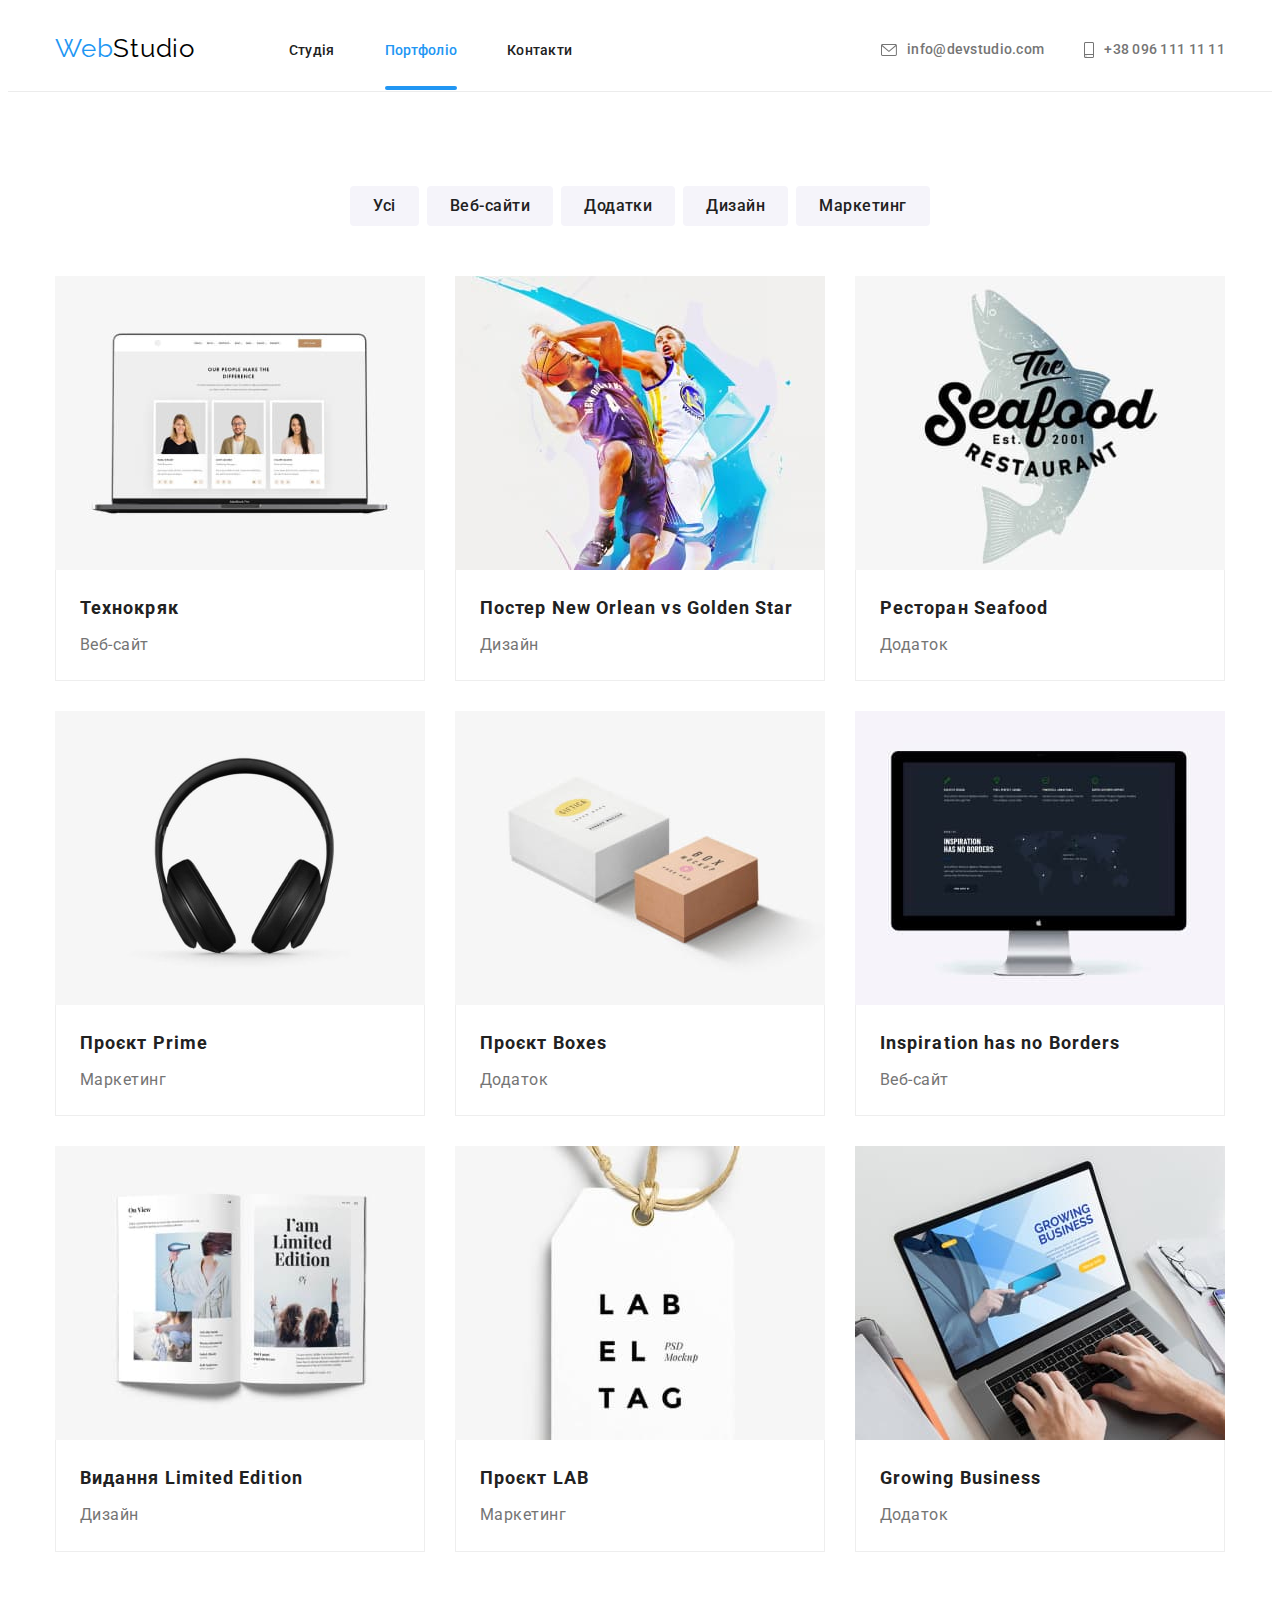
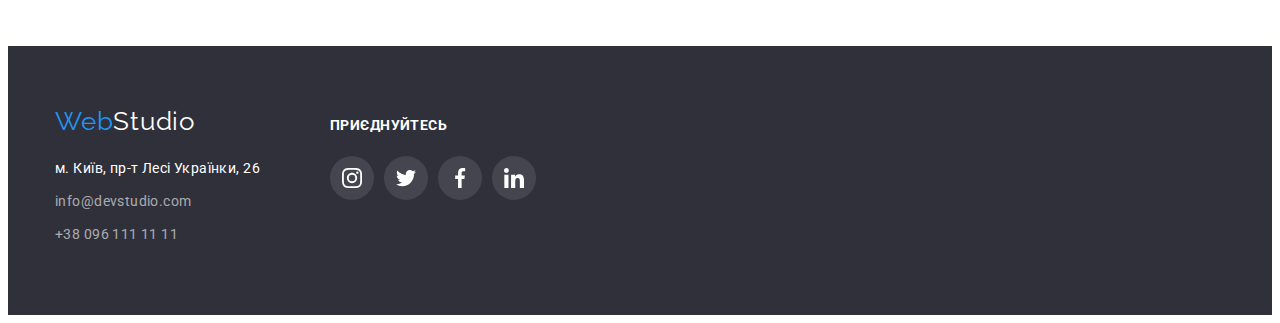
==== portfolio.html @ b307451d "cloning files" ====
<!DOCTYPE html>
<html lang="uk">

<head>
    <meta charset="UTF-8">
    <meta http-equiv="X-UA-Compatible" content="IE=edge">
    <meta name="viewport" content="width=device-width, initial-scale=1.0">
    <title>WebStudio</title>
    <link rel="preconnect" href="https://fonts.googleapis.com"/>
    <link rel="preconnect" href="https://fonts.gstatic.com" crossorigin/>
    <link
        href="https://fonts.googleapis.com/css2?family=Raleway:wght@700&family=Roboto:wght@400;500;700;900&display=swap"
        rel="stylesheet"/>
    <link rel="stylesheet" href="https://cdnjs.cloudflare.com/ajax/libs/modern-normalize/1.1.0/modern-normalize.min.css" 
        integrity="sha512-wpPYUAdjBVSE4KJnH1VR1HeZfpl1ub8YT/NKx4PuQ5NmX2tKuGu6U/JRp5y+Y8XG2tV+wKQpNHVUX03MfMFn9Q=="
        crossorigin="anonymous" referrerpolicy="no-referrer"/>
    <link rel="stylesheet" href="./styles/styles.css"/>
</head>

<body>
    <header>
        <div class="container">
            <div class="header-container">
                <a class=" header link-logo" href="./index.html"><span class="logo">Web</span><span
                        class="logo-studio">Studio</span></a>
                <ul class="site-nav">
                    <li><a class="link" href="./index.html">Студія</a></li>
                    <li><a class="link current" href="./portfolio.html">Портфоліо</a></li>
                    <li><a class="link" href="#">Контакти</a></li>
                </ul>
                <ul class="contacts">
                    <li class="contacts-item"><a class="link email" href="meilto:info@devstudio.com">
                            <span class="contacts-list">
                                <svg class="contacts-icon" width="16" height="12">
                                    <use href="./img/icon.svg#icon-envelope"></use>
                                </svg>info@devstudio.com
                            </span></a></li>
                    <li class="contacts-item"><a class="link tel" href="tel:+380961111111">
                            <span class="contacts-list">
                                <svg class="contacts-icon" width="10" height="16">
                                    <use href="./img/icon.svg#icon-smartphone"></use>
                                </svg>+38 096 111 11 11
                            </span></a></li>
                </ul>
            </div>
        </div>
    </header>

    <main>
        <section class="section">
            <h1 class="visually-hidden">Портфоліо</h1>
            <div class="container">
                <ul class="filters">
                    <li><button class="filter-button" type="button">Усі</button></li>
                    <li><button class="filter-button" type="button">Веб-сайти</button></li>
                    <li><button class="filter-button" type="button">Додатки</button></li>
                    <li><button class="filter-button" type="button">Дизайн</button></li>
                    <li><button class="filter-button" type="button">Маркетинг</button></li>
                </ul>
                <ul class="project-list">
                    <li class="project">
                        <a href="#" class="project-link">
                            <div class="project-card">
                                <img src=" ./img/img11.jpg" alt="Відкритий ноутбук" height="294" width="370">
                                <div class="project-description">
                                    <p class="text-description">
                                        Ресурс пропонує комплексні пропозиції з різним рівнем функціоналу та сервісів. Все це дозволяє відвідувачу
                                        отримати вичерпні відомості про компанію чи приватну особу.
                                    </p>
                                </div>
                            </div>
                            <div class="project-container">
                                <h2 class="project-title">Технокряк</h2>
                                <p class="project-text">Веб-сайт</p>
                            </div>
                        </a>                            
                    </li>
                    <li class="project">
                        <a href="#" class="project-link">
                            <div class="project-card">
                                <img src=" ./img/img22.jpg" alt="Баскетбол" height="294" width="370">
                                <div class="project-description">
                                    <p class="text-description">
                                        Ресурс пропонує комплексні пропозиції з різним рівнем функціоналу та сервісів. Все це дозволяє відвідувачу
                                        отримати вичерпні відомості про компанію чи приватну особу.
                                    </p>
                                </div>
                            </div>    
                            <div class="project-container">
                                <h2 class="project-title">Постер New Orlean vs Golden Star</h2>
                                <p class="project-text">Дизайн</p>
                            </div>
                        </a>
                    </li>
                    <li class="project">
                        <a href="#" class="project-link">
                            <div class="project-card">
                                <img src=" ./img/img33.jpg" alt="Логотип ресторана" height="294" width="370">
                                <div class="project-description">
                                    <p class="text-description">
                                        Ресурс пропонує комплексні пропозиції з різним рівнем функціоналу та сервісів. Все це дозволяє відвідувачу
                                        отримати вичерпні відомості про компанію чи приватну особу.
                                    </p>
                                </div>
                            </div>
                        <div class="project-container">
                            <h2 class="project-title">Ресторан Seafood</h2>
                            <p class="project-text">Додаток</p>
                        </div></a>
                    </li>
                    <li class="project">
                        <a href="#" class="project-link">
                            <div class="project-card">
                                <img src=" ./img/img44.jpg" alt="Навушники" height="294" width="370">
                                <div class="project-description">
                                    <p class="text-description">
                                        Ресурс пропонує комплексні пропозиції з різним рівнем функціоналу та сервісів. Все це дозволяє відвідувачу
                                        отримати вичерпні відомості про компанію чи приватну особу.
                                    </p>
                                </div>
                            </div>
                        <div class="project-container">
                            <h2 class="project-title">Проєкт Prime</h2>
                            <p class="project-text">Маркетинг</p>
                        </div></a>
                    </li>
                    <li class="project">
                        <a href="#" class="project-link">
                            <div class="project-card">
                                <img src=" ./img/img55.jpg" alt="Подарункові коробочки" height="294" width="370">
                                <div class="project-description">
                                    <p class="text-description">
                                        Ресурс пропонує комплексні пропозиції з різним рівнем функціоналу та сервісів. Все це дозволяє відвідувачу
                                        отримати вичерпні відомості про компанію чи приватну особу.
                                    </p>
                                </div>
                            </div>
                        <div class="project-container">
                            <h2 class="project-title">Проєкт Boxes</h2>
                            <p class="project-text">Додаток</p>
                        </div></a>
                    </li>
                    <li class="project">
                        <a href="#" class="project-link">
                            <div class="project-card">
                                <img src="./img/img66.jpg" alt="Монітор" height="294" width="370">
                                <div class="project-description">
                                    <p class="text-description">
                                        Ресурс пропонує комплексні пропозиції з різним рівнем функціоналу та сервісів. Все це дозволяє відвідувачу
                                        отримати вичерпні відомості про компанію чи приватну особу.
                                    </p>
                                </div>
                            </div>
                        <div class="project-container">
                            <h2 class="project-title">Inspiration has no Borders</h2>
                            <p class="project-text">Веб-сайт</p>
                        </div></a>
                    </li>
                    <li class="project">
                        <a href="#" class="project-link">
                            <div class="project-card">
                                <img src="./img/img77.jpg" alt="Розкритий журнал" height="294" width="370">
                                <div class="project-description">
                                    <p class="text-description">
                                        Ресурс пропонує комплексні пропозиції з різним рівнем функціоналу та сервісів. Все це дозволяє відвідувачу
                                        отримати вичерпні відомості про компанію чи приватну особу.
                                    </p>
                                </div>
                            </div>
                        <div class="project-container">
                            <h2 class="project-title">Видання Limited Edition</h2>
                            <p class="project-text">Дизайн</p>
                        </div></a>
                    </li>
                    <li class="project">
                        <a href="#" class="project-link">
                            <div class="project-card">
                                <img src="./img/img88.jpg" alt="Дизайн етикетки" height="294" width="370">
                                <div class="project-description">
                                    <p class="text-description">
                                        Ресурс пропонує комплексні пропозиції з різним рівнем функціоналу та сервісів. Все це дозволяє відвідувачу
                                        отримати вичерпні відомості про компанію чи приватну особу.
                                    </p>
                                </div>
                            </div>
                        <div class="project-container">
                            <h2 class="project-title">Проєкт LAB</h2>
                            <p class="project-text">Маркетинг</p>
                        </div></a>
                    </li>
                    <li class="project">
                        <a href="#" class="project-link">
                            <div class="project-card">
                                <img src="./img/img99.jpg" alt="Робота за ноутбуком" height="294" width="370">
                                <div class="project-description">
                                    <p class="text-description">
                                        Ресурс пропонує комплексні пропозиції з різним рівнем функціоналу та сервісів. Все це дозволяє відвідувачу
                                        отримати вичерпні відомості про компанію чи приватну особу.
                                    </p>
                                </div>
                            </div>
                        <div class="project-container">
                            <h2 class="project-title">Growing Business</h2>
                            <p class="project-text">Додаток</p>
                        </div></a>
                    </li>
                </ul>
            </div>
        </section>
    </main>

    <footer>
        <div class="container">
            <div class="footer-container">
                <div class="address-container">
                    <a class="link-logo" href="./index.html"><span class="logo">Web</span><span
                            class="logo-studio">Studio</span></a>
                    <address class="address">
                        <ul class="address-items">
                            <li class="footer-items">
                                <a class="link address"
                                    href="https://www.google.com/maps/place/бульвар+Лесі+Українки,+26,+Київ,+02000/@50.4265807,30.5361971,17z/data=!3m1!4b1!4m5!3m4!1s0x40d4cf0e033ecbe9:0x57a4dffefec77da0!8m2!3d50.4265807!4d30.5383858">
                                    <span class="link address-item">
                                        м. Київ, пр-т Лесі Українки, 26
                                    </span></a>
                            </li>
                            <li class="footer-items">
                                <a class="link email" href="meilto:info@devstudio.com"><span
                                        class="link item">info@devstudio.com</span></a>
                            </li>
                            <li class="footer-items">
                                <a class="link tel" href="tel:+380961111111"><span class="link item">+38 096 111 11
                                        11</span></a>
                            </li>
                        </ul>
                    </address>
                </div>
                <div class="connect-container">
                    <h4 class="connect-title">Приєднуйтесь</h4>
                    <ul class="connect-list">
                        <li class="connect-item"><a href="" class="connect-link">
                                <svg class="connect-icon" width="20" height="20">
                                    <use href="./img/icon.svg#icon-instagram"></use>
                                </svg>
                            </a></li>
                        <li class="connect-item"><a href="" class="connect-link">
                                <svg class="connect-icon" width="20" height="20">
                                    <use href="./img/icon.svg#icon-twitter"></use>
                                </svg>
                            </a></li>
                        <li class="connect-item"><a href="" class="connect-link">
                                <svg class="connect-icon" width="20" height="20">
                                    <use href="./img/icon.svg#icon-facebook"></use>
                                </svg>
                            </a></li>
                        <li class="connect-item"><a href="" class="connect-link">
                                <svg class="connect-icon" width="20" height="20">
                                    <use href="./img/icon.svg#icon-linkedin"></use>
                                </svg>
                            </a></li>
                    </ul>
                </div>
            </div>
        </div>
    </footer>
</body>

</html>
---- styles/styles.css ----
html {
    box-sizing: border-box;
}
*,
* ::before,
* ::after {
    box-sizing: inherit;
}
:root {
    --primary-text-color: #757575;
    --title-text-color: #212121;
    --accent-color: #2196f3;
    --primary-white-color: #ffffff;
    --primary-black-color: #2f303a;
}
header {
    border-bottom: 1px solid #ececec;
}

body {
    background-color: var(--primary-white-color);
    color: var(--primary-text-color);

    font-family: Roboto, sans-serif;
}
.section {
    padding-top: 94px;
    padding-bottom: 94px;
}
h2,
h3,
h4, 
p {
    margin-top: 0;
    margin-bottom: 0;
}
ul {
    list-style: none;
    margin-top: 0;
    margin-bottom: 0;
}

.title {
    color: var(--title-text-color);
    font-weight: 700;
    font-size: 36px;
    line-height: 1.17;
    letter-spacing: 0.03em;
    text-align: center;
    margin-bottom: 50px;
}
.container {
    margin-right: auto;
    margin-left: auto;
    width: 1200px;
    padding-right: 15px;
    padding-left: 15px;
}

/* logo */

.logo {
    color: var(--accent-color);
    font-family: Raleway;
    text-decoration: none;
    font-size: 26px;
    line-height: 1.2;
    letter-spacing: 0.03em;
}
.logo-studio {
    color: #000000;
    font-family: Raleway;
    text-decoration: none;
    font-size: 26px;
    line-height: 1.2;
    letter-spacing: 0.03em;
}
.link-logo {
    text-decoration: none;
}
/* heder */

.header-container {
  display: flex;
  align-items: center;
  justify-content: space-between;
}
header .link-logo {
  display: block;
  padding-top: 24px;
  padding-bottom: 25px;
  padding-left: 0;
  margin-right: 93px;
}

.site-nav {
  display: flex;
  align-items: center;
  justify-content: space-between;
  gap: 50px;

  padding-top: 32px;
  padding-bottom: 32px;
  padding-left: 0;
  margin-right: 308px;
}

.contacts {
  display: flex;
  align-content: center;
  justify-content: flex-start;
  gap: 40px;
  flex-wrap: nowrap;

  margin: 0;
  padding-top: 32px;
  padding-right: 0;
  padding-bottom: 32px;
  padding-left: 0;
}
.contacts-item {
  display: flex;
  align-items: center;
  padding-right: 0;
  flex-wrap: nowrap;
}
.contacts-list {
  display: flex;
  align-items: center;
  justify-content: space-between;
  padding-right: 0;
}

.link {
    color: var(--title-text-color);
    text-decoration: none;
    font-family: Roboto, sans-serif;
    font-weight: 500;
    font-size: 14px;
    line-height: 1.17;
    letter-spacing: 0.02em;

    transition-property: background-color;
    transition-duration: 250ms;
    transition-timing-function: cubic-bezier(0.4, 0, 0.2, 1);
}
.contacts-icon {
  fill: currentColor;
  margin-right: 10px;
}
.link.email,
.link.tel {
  color: var(--primary-text-color);
  font-weight: 500;
  font-size: 14px;
  line-height: 1.17;
  letter-spacing: 0.02em;
  text-decoration: none;
  margin: 0;
  padding-right: 0;
  padding-left: 0;
}

.link:hover {
    color: var(--accent-color);
    transition: color 250ms cubic-bezier(0.4, 0, 0.2, 1);
}

.link:focus {
    color: var(--accent-color);
    transition: color 250ms cubic-bezier(0.4, 0, 0.2, 1);
}

.link.current {
    color: var(--accent-color);
    position: relative;
    padding-top: 32px;
}

.link.current::after {
    content: "";
    display: inline-block;
    width: 100%;
    height: 4px;
    left: 0;
    bottom: -32px;
    background-color: var(--accent-color);
    border-radius: 2px;
    position: absolute;
}

/* hero */

.hero {
  background-color: #c4c4c4;
  text-align: center;
  padding: 0;
}

.section.hero {
  height: 600px;
}

.overlay {
  width: 100%;
  height: 100%;
  margin-left: auto;
  margin-right: auto;

  background-image: linear-gradient(
      to right,
      rgba(47, 48, 58, 0.4),
      rgba(47, 48, 58, 0.4)
    ),
    url("../img/bgrhero.jpeg");

  background-repeat: no-repeat;
  background-position: center;
  background-size: cover;
}
.hero-container {
  padding-top: 200px;
  padding-bottom: 200px;
}

.hero-title {
  margin-top: 0;
  margin-bottom: 30px;
  margin-right: auto;
  margin-left: auto;

  color: var(--primary-white-color);
  text-transform: uppercase;
  font-weight: 900;
  font-size: 44px;
  line-height: 1.36;
  letter-spacing: 0.06em;
  text-align: center;
  max-width: 696px;
}
.primary-button {
  display: inline-block;
  border: 1px solid transparent;
  border-radius: 4px;
  padding: 10px 32px;
  min-width: 216px;

  background-color: var(--accent-color);
  color: var(--primary-white-color);

  font-family: Roboto, sans-serif;
  font-weight: 700;
  font-size: 16px;
  line-height: 1.9;
  letter-spacing: 0.06em;
  text-align: center;
}

/* excellence */

.visually-hidden {
  position: absolute;
  white-space: nowrap;
  width: 1px;
  height: 1px;
  overflow: hidden;
  border: 0;
  padding: 0;
  clip: rect(0 0 0 0);
  clip-path: inset(50%);
  margin: 1px;
}

.excellence-list {
  display: flex;
  gap: 30px;
  padding-left: 15px;
  margin: 0;
}

.excellence-title {
  margin-top: 0;
  margin-bottom: 10px;

  color: var(--title-text-color);
  text-transform: uppercase;
  font-weight: 700;
  font-size: 14px;
  line-height: 1.14;
  letter-spacing: 0.03em;
}

.excellence .text {
  margin-top: 0;
  margin-bottom: 0;

  font-size: 14px;
  line-height: 1.7;
  letter-spacing: 0.03em;
}
.excellence-item {
  width: 270px;
}
.excellence-item::before {
  content: "";
  display: block;
  height: 120px;
  border-radius: 4px;

  background-color: rgba(245, 244, 250, 1);
  background-size: contain;
  background-repeat: no-repeat;
  background-position: center;
  margin-bottom: 30px;
}
.icon-antenna::before {
  background-image: url("../img/antenna.svg");
  background-size: 70px 70px;
}
.icon-clock::before {
  background-image: url("../img/clock.svg");
  background-size: 70px 70px;
}
.icon-diagram::before {
  background-image: url("../img/diagram.svg");
  background-size: 70px 70px;
}
.icon-astronaut::before {
  background-image: url("../img/astronaut.svg");
  background-size: 70px 70px;
}

/* activities */

.section-activities {
  padding-top: 0;
  padding-bottom: 94px;
}

.activities .title {
  margin-top: 0;
  margin-bottom: 50px;
}
img {
  display: block;
  max-width: 100%;
  height: auto;
  margin-right: 0;
}
.activities-items {
  display: flex;
  gap: 30px;
  padding-left: 0;
}
.activities-card {
    position: relative;
    width: 370px;
    height: 294px;
}

.activities-description {
    position: absolute;
    width: 100%;
    height: 70px;
    right: 0;
    bottom: 0;
    z-index: 2;
    display: block;
    margin: 0;
    padding: 27px 0;
    font-family: 'Roboto';
    font-style: normal;
    font-weight: 700;
    font-size: 14px;
    line-height: 1.15;
    text-align: center;
    letter-spacing: 0.03em;
    text-transform: uppercase;  

    background-color: rgba(47, 48, 58, 0.8); 
    color: rgba(255, 255, 255, 1);

}

/* team */

.team-items {
  display: flex;
  justify-content: space-between;
  padding-left: 0;
}

.team {
  background-color: #f5f4fa;
}

.teamcard {
  display: block;
  background-color: var(--primary-white-color);
  border: 1px solid transparent;
  width: 270px;
  height: 428px;
  text-align: center;
  box-shadow: 0px 1px 3px rgba(0, 0, 0, 0.12), 0px 1px 1px rgba(0, 0, 0, 0.14),
    0px 2px 1px rgba(0, 0, 0, 0.2);
  border-radius: 0px 0px 4px 4px;

  margin-right: 0;
}
.team-container {
  padding-top: 30px;
  padding-bottom: 0;
}

.team-title {
  color: var(--title-text-color);
  font-weight: 500;
  font-size: 16px;
  line-height: 1.19;
  letter-spacing: 0.03em;
  margin-top: 0;
  margin-bottom: 10px;
}

.team.text {
  font-size: 16px;
  line-height: 1.19;
  letter-spacing: 0.03em;
  margin-top: 0;
  margin-bottom: 16px;
}
.team-connect-list {
  display: flex;
  justify-content: center;
  gap: 10px;
  padding: 0;
  margin-top: 16px;
}

.team-connect-icon {
  fill: rgba(175, 177, 184, 1);
}

.team-connect-link {
    width: 44px;
    height: 44px;
    display: flex;
    align-items: center;
    justify-content: center;
    background-color: rgba(255, 255, 255, 1);
    border-radius: 50%;

    transition-property: background-color;
    transition-duration: 250ms;
    transition-timing-function: cubic-bezier(0.4, 0, 0.2, 1);
}
.team-connect-link:hover,
.team-connect-link:focus {
    background-color: var(--accent-color);
    fill: #ffffff;
    transition: fill 250ms cubic-bezier(0.4, 0, 0.2, 1);
}
.team-connect-link:hover .team-connect-icon,
.team-connect-link:focus .team-connect-icon {
    fill: #ffffff;
    transition: fill 250ms cubic-bezier(0.4, 0, 0.2, 1);
}

/* clients */

.clients {
  padding-top: 94px;
  padding-bottom: 94px;
}

.clients-list {
  display: flex;
  gap: 30px;
  padding-left: 0;
  align-items: center;
  justify-content: center;
}

.clients-items {
  width: calc((100%-150px) / 6);
}
.clients-icon {
  fill: #afb1b8;
}

.clients-link {
    display: flex;
    width: 100%;
    height: 92px;
    border: 1px solid #afb1b8;
    border-radius: 4px;
    align-items: center;
    justify-content: center;

    transition-property: background-color;
    transition-duration: 250ms;
    transition-timing-function: cubic-bezier(0.4, 0, 0.2, 1);
}
.clients-link:hover,
.clients-link:focus {
    border-color: var(--accent-color);
    transition: border-color 250ms cubic-bezier(0.4, 0, 0.2, 1);
}
.clients-link:hover .clients-icon,
.clients-link:focus .clients-icon {
    fill: var(--accent-color);
    transition: fill 250ms cubic-bezier(0.4, 0, 0.2, 1);
}
/* footer */

footer {
    background-color: var(--primary-black-color);
    padding-top: 60px;
    padding-bottom: 60px;
}

footer .logo-studio {
  color: var(--primary-white-color);
}
.address {
  font-style: inherit;
}

footer .link-logo {
  display: inline-block;

  padding-left: 0;
  margin-right: 0;
  margin-bottom: 20px;
}
.address-container {
  margin-right: 70px;
}
.address-items {
  display: inline-block;
  padding: 0;
}
.footer-items {
  margin-bottom: 9px;
}

.address-item {
  text-decoration: none;
  color: #ffffff;
  font-weight: 400;
  font-size: 14px;
  line-height: 1.7;
  letter-spacing: 0.03em;
}

.item {
  text-decoration: none;
  color: rgba(255, 255, 255, 0.6);
  font-weight: 400;
  font-size: 14px;
  line-height: 1.7;
  letter-spacing: 0.03em;
}

.address.link:hover,
.address.link:focus {
    color: var(--accent-color);
    transition: color 250ms cubic-bezier(0.4, 0, 0.2, 1);
}

.footer-container {
    display: flex;
    align-items: baseline;
}

.connect-title {
    font-family: "Roboto";
    font-style: normal;
    font-weight: 700;
    font-size: 14px;
    line-height: 16px;
    letter-spacing: 0.03em;
    text-transform: uppercase;
    margin-bottom: 23px;

    color: #ffffff;
}
.connect-list {
    display: flex;
    justify-content: center;
    gap: 10px;
    padding: 0;
}

.connect-icon {
    fill: #ffffff;
}

.connect-link {
    width: 44px;
    height: 44px;
    display: flex;
    align-items: center;
    justify-content: center;
    background-color: rgba(68, 69, 78, 1);
    border-radius: 50%;
    transition-property: background-color;
    transition-duration: 250ms;
    transition-timing-function: cubic-bezier(0.4, 0, 0.2, 1);

}
.connect-link:hover,
.connect-link:focus {
    background-color: var(--accent-color);
    transition: background-color 250ms cubic-bezier(0.4, 0, 0.2, 1);
}

/* Портфоліо */

/* Фільтри */

.filters {
    display: flex;
    justify-content: center;
    gap: 8px;
    padding-left: 0;
    margin-bottom: 50px;
}

.filter-button {
    display: inline-block;
    background-color: #f5f4fa;
    color: var(--title-text-color);
    font-family: inherit;
    font-weight: 500;
    font-size: 16px;
    line-height: 1.6;
    letter-spacing: 0.03em;

    padding: 6px 22px;

    border: 1px solid transparent;
    border-radius: 4px;

    transition-property: background-color;
    transition-duration: 250ms;
    transition-timing-function: cubic-bezier(0.4, 0, 0.2, 1);
}
.filter-button:hover,
.filter-button:focus {
    background-color: var(--accent-color);
    color: #ffffff;
    box-shadow: 0px 3px 1px rgba(0, 0, 0, 0.1), 0px 1px 2px rgba(0, 0, 0, 0.08),
    0px 2px 2px rgba(0, 0, 0, 0.12);
    transition: box-shadow 250ms cubic-bezier(0.4, 0, 0.2, 1);
    transition: background-color 250ms cubic-bezier(0.4, 0, 0.2, 1);
    transition: color 250ms cubic-bezier(0.4, 0, 0.2, 1);
}
.filter-button.current {
    background-color: #2196f3;
    color: #ffffff;
    box-shadow: 0px 3px 1px rgba(0, 0, 0, 0.1), 0px 1px 2px rgba(0, 0, 0, 0.08),
    0px 2px 2px rgba(0, 0, 0, 0.12);
}

/* Project */

.project-list {
    display: flex;
    flex-wrap: wrap;
    gap: 30px;
    flex-basis: calc((100% - 30px) / 3);
    padding: 0;
    margin: 0;
    text-decoration: none;
}

.project-card {
    position: relative;
    width: 370px;
    height: 294px;
    padding: 63px, 24px;
    overflow: hidden;

}

.project-container {
    display: block;
    max-width: 370px;
    border: 1px solid #eeeeee;
    border-top: transparent;
    padding: 20px 24px;
    margin: 0;
}

.text-description {
    
    font-family: Roboto;
    font-size: 18px;
    line-height: 1.55;
    letter-spacing: 0.03em;
    color: #ffffff;
    
    margin: 0;
}
.project-description {
    position: absolute;
    width: 100%;
    height: 100%;
    top: 0;
    left: 0;
    padding: 63px 24px;
    
    background-color: rgba(33, 150, 243, 0.9);
    color: #ffffff;

    transform: translateY(100%);
    transition: transform 250ms cubic-bezier(0.4, 0, 0.2, 1);

}
.project-card:hover .project-description {
    transform: translateY(0);
    transition: transform 250ms cubic-bezier(0.4, 0, 0.2, 1);
}

.project-title {
    color: var(--title-text-color);
    font-weight: 700;
    font-size: 18px;
    line-height: 2;
    letter-spacing: 0.06em;
    margin-bottom: 4px;
    text-decoration: none;
}
.project-text {
  color: var(--primary-text-color);
  font-size: 16px;
  line-height: 1.9;
  letter-spacing: 0.03em;
  text-decoration: none;
}
.project-link {
    text-decoration: none;
    color: var(--primary-text-color);
    box-shadow: 0px 1px 1px rgba(0, 0, 0, 0.12), 0px 4px 4px rgba(0, 0, 0, 0.06),
    1px 4px 6px rgba(0, 0, 0, 0.16);
}

.project:hover,
.project:focus {
    box-shadow: 0px 1px 1px rgba(0, 0, 0, 0.12), 0px 4px 4px rgba(0, 0, 0, 0.06),
    1px 4px 6px rgba(0, 0, 0, 0.16);
    transition: box-shadow 250ms cubic-bezier(0.4, 0, 0.2, 1);
}

.backdrop {
    position: fixed;
    top: 0;
    left: 0;
    width: 100%;
    height: 100%;
    background-color: rgba(0, 0, 0, 0.2);
    opacity: 1;
    transition: opacity 250ms cubic-bezier(0.4, 0, 0.2, 1);
}

.backdrop.is-hidden {
    opacity: 0;
    pointer-events: none;
}
.backdrop.is-hidden .modal {
    transform: translate(-50%, -50%) scale(0.8);
}

.modal {
    position: absolute;
    top: 50%;
    left: 50%;
    transform: translate(-50%,-50%) scale(1);

    width: 528px;
    height: 581px;
    border-radius: 4px;
    background-color: #ffffff;
}

.close-button {
    position: absolute;
    top: 8px;
    right: 8px;
    width: 30px;
    height: 30px;
    border-radius: 50%;
    border: 1px solid rgba(0, 0, 0, 0.1);
    background-color: #ffffff;
    background-image: url("../img/close.svg");
    background-repeat: no-repeat;
    background-position: center;
}
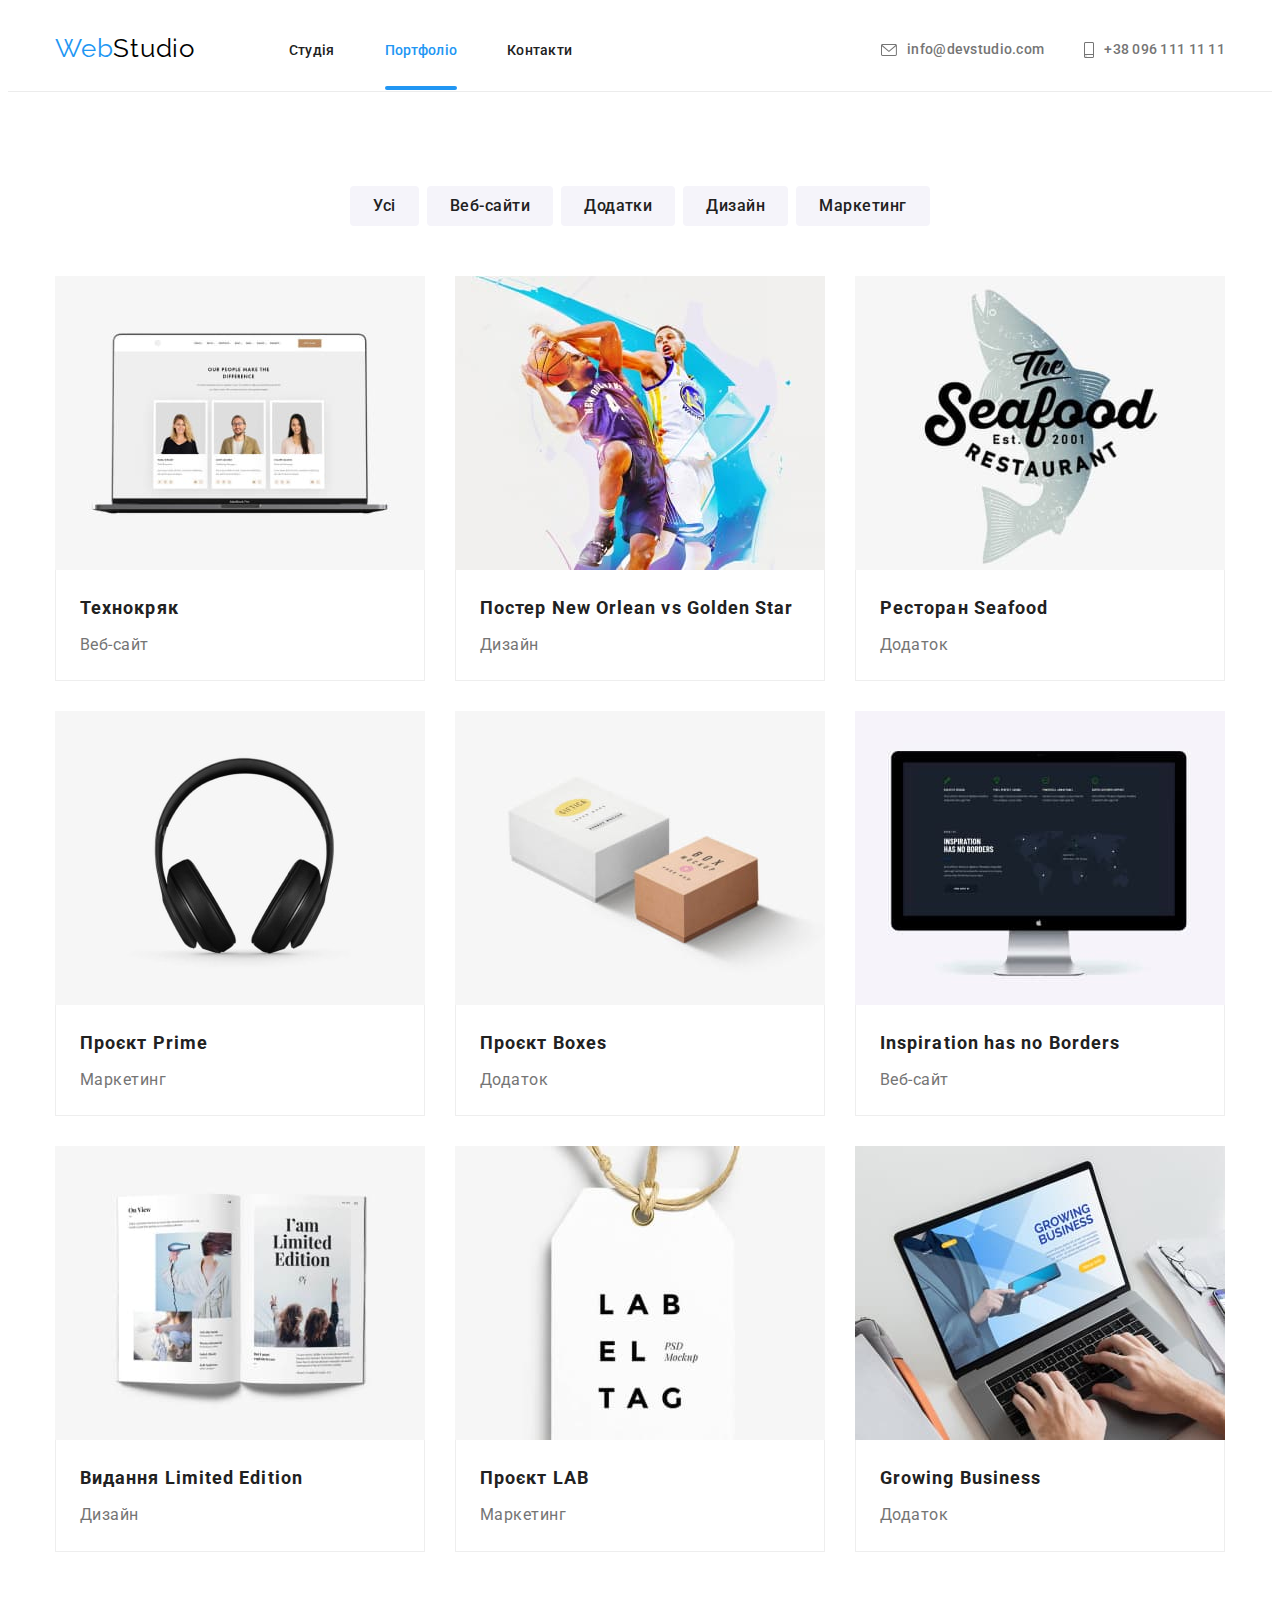
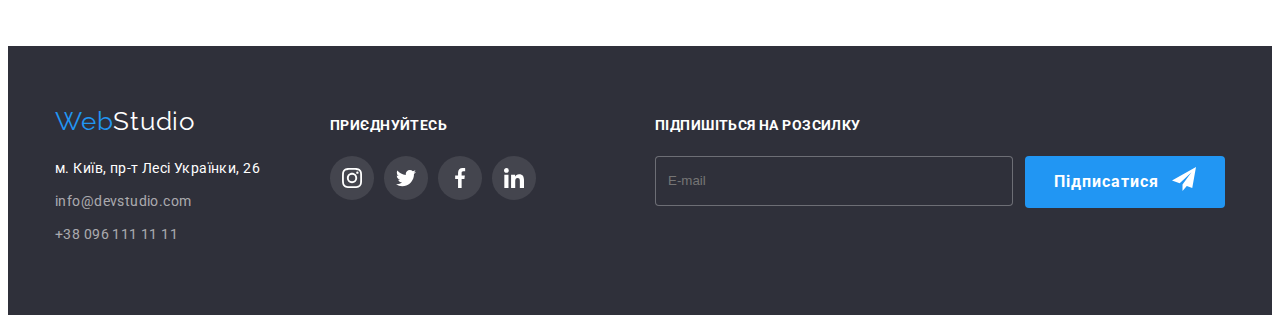
==== commit 98db08ca: "fixes hw" ====
--- a/portfolio.html
+++ b/portfolio.html
@@ -260,6 +260,15 @@
                             </a></li>
                     </ul>
                 </div>
+                <div class="subscribe-container">
+                    <h4 class="connect-title">Підпишіться на розсилку</h4>
+                    <form name="subscribe-form" autocomplete="off" novalidate>
+                        <div class="subscribe">
+                            <input type="email" name="subscribe-email" class="subscribe-input" placeholder="E-mail">
+                            <button class="subscribe-button" type="submit">Підписатися</button>
+                        </div>
+                    </form>
+                </div>
             </div>
         </div>
     </footer>
--- a/styles/styles.css
+++ b/styles/styles.css
@@ -615,6 +615,59 @@
     transition: background-color 250ms cubic-bezier(0.4, 0, 0.2, 1);
 }
 
+.subscribe-container {
+  margin-left: auto;
+}
+
+.subscribe {
+  display: flex;
+}
+.subscribe-button {
+    position: relative;
+    display: inline-block;
+    padding: 10px 28px;
+    margin-left: 12px;
+    min-width: 200px;
+    border: 1px solid transparent;
+    border-radius: 4px;
+    background-color: var(--accent-color);
+    color: var(--primary-white-color);
+  
+    font-family: Roboto, sans-serif;
+    font-weight: 700;
+    font-size: 16px;
+    line-height: 1.9;
+    letter-spacing: 0.06em;
+    
+    text-align: start;
+}
+.subscribe-button::after {
+  content: "";
+  position: absolute;
+  top: 10px;
+  right: 28px;
+  display: inline-block;
+  width: 24px;
+  height: 24px;
+  
+  background-image: url("../img/send.svg");
+  background-repeat: no-repeat;
+
+}
+
+
+.subscribe-input {
+  width: 358px;
+  height: 50px;
+  padding: 12px 12px 12px 12px;
+  
+  
+  border: 1px solid rgba(255, 255, 255, 0.3);
+  border-radius: 4px;
+  background-color: #2f303a;
+  outline: none;
+}
+
 /* Портфоліо */
 
 /* Фільтри */
@@ -753,6 +806,8 @@
     transition: box-shadow 250ms cubic-bezier(0.4, 0, 0.2, 1);
 }
 
+/* modal */
+
 .backdrop {
     position: fixed;
     top: 0;
@@ -793,7 +848,170 @@
     border-radius: 50%;
     border: 1px solid rgba(0, 0, 0, 0.1);
     background-color: #ffffff;
-    background-image: url("../img/close.svg");
-    background-repeat: no-repeat;
-    background-position: center;
+    display: flex;
+    align-items: center;
+    justify-content: center;
+    
+    cursor: pointer;
+}
+.close-icon {
+    fill: currentColor;
+}
+.close-button:hover .close-icon,
+.close-button:focus .close-icon {
+  fill: #2196f3;
+  transition: fill 250ms cubic-bezier(0.4, 0, 0.2, 1);
+}
+
+.modal-title {
+    font-family: 'Roboto';
+    font-style: normal;
+    font-weight: 700;
+    font-size: 20px;
+    line-height: 1.15;
+    text-align: center;
+    letter-spacing: 0.03em;
+  
+    color: #212121;
+
+    padding-top: 40px;
+    padding-right: 40px;
+    padding-left: 40px;
+    padding-bottom: 12px;
+} 
+
+.form-input {
+  display: block;
+  margin: 0;
+  padding-right: 40px;
+  padding-bottom: 30px;
+  padding-left: 40px;
+
+}
+
+.form-label {
+  display: block;
+  margin-bottom: 4px;
+
+  font-family: Roboto;
+  font-style: normal;
+  font-weight: 400;
+  font-size: 12px;
+  line-height: 1.16;
+  letter-spacing: 0.01em;
+
+  color: #757575;
+}
+
+.input-wrap {
+  position: relative;
+  margin-bottom: 10px;
+    
+}
+
+.input-item {
+  width: 100%;
+  height: 40px;
+  padding: 12px 12px 12px 32px;
+    
+  border: 1px solid rgba(33, 33, 33, 0.2);
+  border-radius: 4px;
+  outline: none;
+
+}
+.input-item:focus {
+  border-color: var(--accent-color);
+  cursor: pointer;
+}
+
+.input-icon {
+  position: absolute;
+  top: 50%;
+  left: 12px;
+  transform: translateY(-50%);
+  fill: rgba(33, 33, 33, 1);
+}
+.input-wrap:focus-within .input-icon {
+  fill: #2196f3;
+  transition: fill 250ms cubic-bezier(0.4, 0, 0.2, 1);
+}
+
+.form-textarea {
+  border: 1px solid rgba(33, 33, 33, 0.2);
+  border-radius: 4px;
+  width: 100%;
+  height: 120px;
+  padding: 12px;
+  margin-bottom: 20px;
+
+  font-family: 'Roboto';
+  font-size: 12px;
+  color: rgba(117, 117, 117, 0.5);
+}
+.form-textarea:focus {
+  border-color: #2196f3;
+}
+
+.checkbox-input {
+  appearance: none;
+}
+
+.checkbox-label {
+  position: relative;
+  padding-left: 24px;
+  margin-bottom: 30px;
+
+  font-family: 'Roboto';
+  font-weight: 400;
+  font-size: 14px;
+  line-height: 1.7;
+  letter-spacing: 0.03em;
+}
+.checkbox-label-terms {
+  color: var(--accent-color);
+  font-family: 'Roboto';
+    font-weight: 400;
+    font-size: 14px;
+    line-height: 1.7;
+    letter-spacing: 0.03em;
+
+}
+
+.checkbox-label::before {
+  content: "";
+  position: absolute;
+  top: 0;
+  left: 0;
+  width: 16px;
+  height: 15px;
+
+  border: 1px solid #212121;
+  border-radius: 2px;
+}
+.checkbox-label::after {
+  content: "";
+  position: absolute;
+  top: 0px;
+  left: 0px;
+  width: 16px;
+  height: 15px;
+
+  background-image: url("../img/iconcheck.svg");
+  background-color: #2196f3;
+
+  background-repeat: no-repeat;
+  border: 1px solid #2196f3;
+  border-radius: 2px;
+  opacity: 0;
+}
+
+.checkbox-input:checked +.checkbox-label::after {
+  opacity: 1;
+}
+
+.form-button {
+  display: block;
+  margin: auto;
+  box-shadow: 0px 4px 4px rgba(0, 0, 0, 0.15);
+  transition: box-shadow 250ms cubic-bezier(0.4, 0, 0.2, 1);
 }